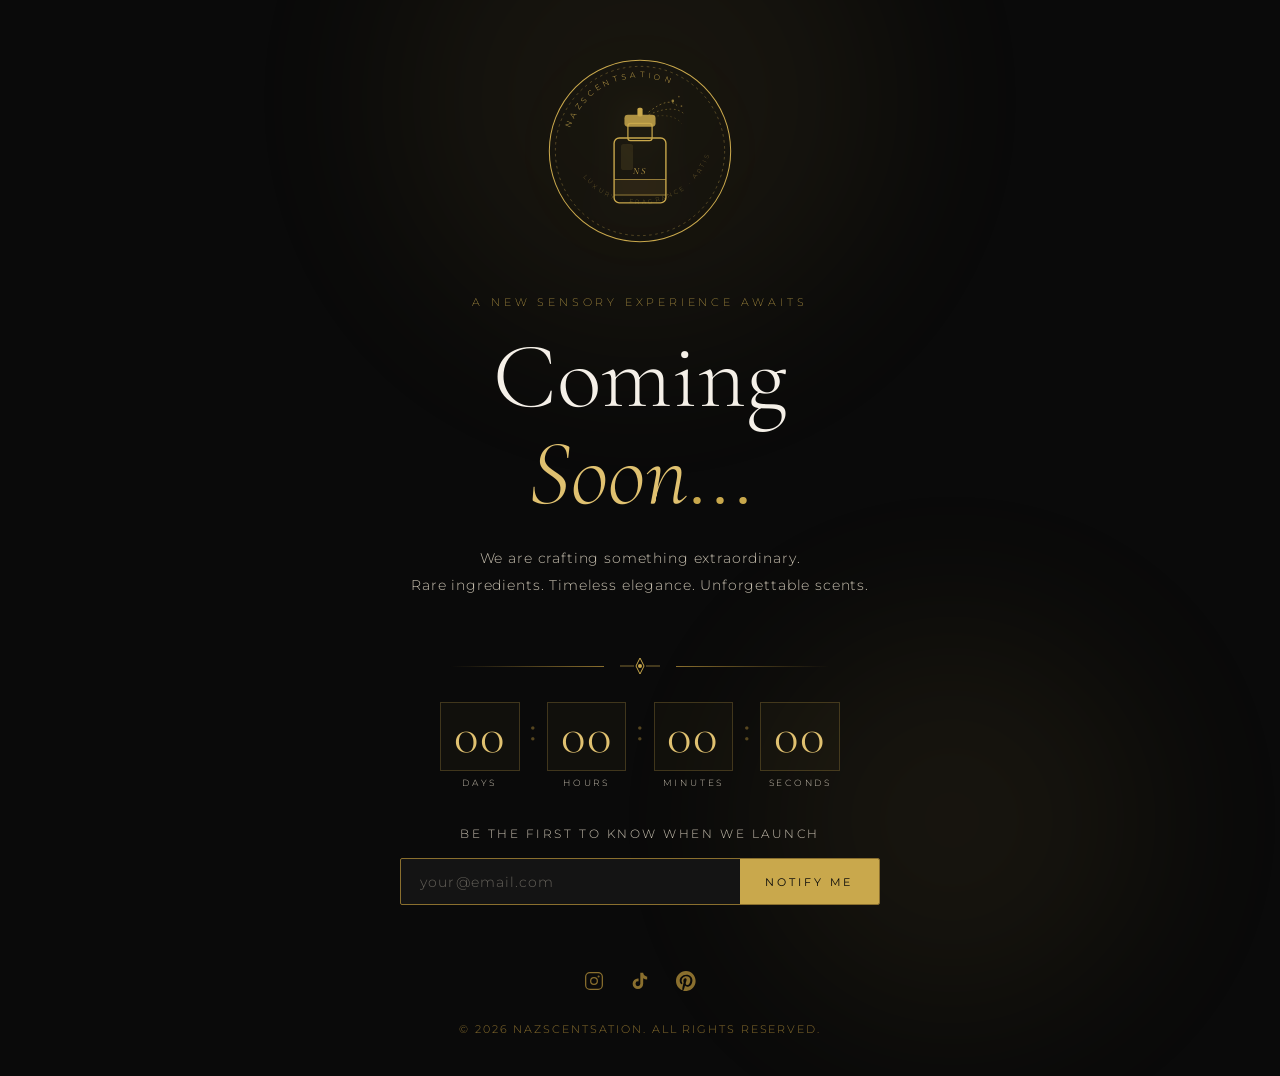
==== frontend/index.html @ 9e810699 "initial commit, coming soon setup" ====
<!DOCTYPE html>
<html lang="en">
<head>
  <meta charset="UTF-8" />
  <meta name="viewport" content="width=device-width, initial-scale=1.0" />
  <title>NazScentsation — Coming Soon</title>
  <link rel="stylesheet" href="assets/css/style.css" />
  <link rel="preconnect" href="https://fonts.googleapis.com" />
  <link href="https://fonts.googleapis.com/css2?family=Cormorant+Garamond:ital,wght@0,300;0,400;0,600;1,300;1,400&family=Montserrat:wght@200;300;400&display=swap" rel="stylesheet" />
</head>
<body>

  <div class="particles" id="particles"></div>
  <div class="glow glow--top"></div>
  <div class="glow glow--bottom"></div>

  <main class="container">

    <header class="logo-wrap">
      <svg class="logo-svg" viewBox="0 0 220 220" xmlns="http://www.w3.org/2000/svg" aria-label="NazScentsation logo">
        <circle cx="110" cy="110" r="105" fill="none" stroke="#C9A84C" stroke-width="1.2"/>
        <circle cx="110" cy="110" r="98"  fill="none" stroke="#C9A84C" stroke-width="0.4" stroke-dasharray="3 4"/>
        <rect x="80" y="95" width="60" height="75" rx="6" ry="6" fill="none" stroke="#C9A84C" stroke-width="1.6"/>
        <rect x="88" y="102" width="14" height="30" rx="3" fill="#C9A84C" opacity="0.12"/>
        <rect x="96" y="78" width="28" height="20" rx="3" fill="none" stroke="#C9A84C" stroke-width="1.4"/>
        <rect x="92" y="68" width="36" height="14" rx="4" fill="#C9A84C" opacity="0.85"/>
        <rect x="107" y="60" width="6" height="10" rx="2" fill="#C9A84C"/>
        <path d="M 120 65 Q 145 45 155 60" fill="none" stroke="#C9A84C" stroke-width="0.9" stroke-dasharray="2 3" opacity="0.7"/>
        <path d="M 120 68 Q 150 55 162 68" fill="none" stroke="#C9A84C" stroke-width="0.9" stroke-dasharray="2 3" opacity="0.5"/>
        <path d="M 120 71 Q 148 65 158 78" fill="none" stroke="#C9A84C" stroke-width="0.9" stroke-dasharray="2 3" opacity="0.3"/>
        <circle cx="148" cy="52" r="1.5" fill="#C9A84C" opacity="0.7"/>
        <circle cx="158" cy="58" r="1"   fill="#C9A84C" opacity="0.5"/>
        <circle cx="155" cy="47" r="1"   fill="#C9A84C" opacity="0.4"/>
        <rect x="80" y="143" width="60" height="18" fill="#C9A84C" opacity="0.1"/>
        <line x1="80" y1="143" x2="140" y2="143" stroke="#C9A84C" stroke-width="0.8"/>
        <line x1="80" y1="161" x2="140" y2="161" stroke="#C9A84C" stroke-width="0.8"/>
        <text x="110" y="137" text-anchor="middle" font-family="Cormorant Garamond, serif" font-size="11" fill="#C9A84C" font-style="italic" letter-spacing="2">NS</text>
        <path id="topArc" d="M 25,110 A 85,85 0 0,1 195,110" fill="none"/>
        <text font-family="Montserrat, sans-serif" font-size="9" fill="#C9A84C" letter-spacing="4" font-weight="300">
          <textPath href="#topArc" startOffset="10%">NAZSCENTSATION</textPath>
        </text>
        <path id="botArc" d="M 30,115 A 85,85 0 0,0 190,115" fill="none"/>
        <text font-family="Montserrat, sans-serif" font-size="7" fill="#C9A84C" letter-spacing="3" font-weight="200" opacity="0.75">
          <textPath href="#botArc" startOffset="14%">LUXURY · FRAGRANCE · ARTISTRY</textPath>
        </text>
      </svg>
    </header>

    <section class="hero">
      <p class="eyebrow">A new sensory experience awaits</p>
      <h1 class="headline">
        Coming<br />
        <em>Soon</em><span class="dot">.</span><span class="dot">.</span><span class="dot">.</span>
      </h1>
      <p class="subtext">
        We are crafting something extraordinary.<br />
        Rare ingredients. Timeless elegance. Unforgettable scents.
      </p>
    </section>

    <div class="ornament" aria-hidden="true">
      <span class="line"></span>
      <svg viewBox="0 0 40 20" width="40" height="20" xmlns="http://www.w3.org/2000/svg">
        <path d="M20 2 L24 10 L20 18 L16 10 Z" fill="none" stroke="#C9A84C" stroke-width="1"/>
        <circle cx="20" cy="10" r="2" fill="#C9A84C"/>
        <line x1="0" y1="10" x2="14" y2="10" stroke="#C9A84C" stroke-width="0.6"/>
        <line x1="26" y1="10" x2="40" y2="10" stroke="#C9A84C" stroke-width="0.6"/>
      </svg>
      <span class="line"></span>
    </div>

    <section class="countdown" aria-label="Launch countdown">
      <div class="countdown__unit">
        <span class="countdown__num" id="cd-days">00</span>
        <span class="countdown__label">Days</span>
      </div>
      <div class="countdown__sep" aria-hidden="true">:</div>
      <div class="countdown__unit">
        <span class="countdown__num" id="cd-hours">00</span>
        <span class="countdown__label">Hours</span>
      </div>
      <div class="countdown__sep" aria-hidden="true">:</div>
      <div class="countdown__unit">
        <span class="countdown__num" id="cd-mins">00</span>
        <span class="countdown__label">Minutes</span>
      </div>
      <div class="countdown__sep" aria-hidden="true">:</div>
      <div class="countdown__unit">
        <span class="countdown__num" id="cd-secs">00</span>
        <span class="countdown__label">Seconds</span>
      </div>
    </section>

    <section class="notify">
      <p class="notify-label">Be the first to know when we launch</p>
      <form class="notify-form" id="notifyForm" novalidate>
        <input type="email" id="notifyEmail" placeholder="your@email.com" autocomplete="email" aria-label="Email address" required />
        <button type="submit">Notify Me</button>
      </form>
      <p class="notify-feedback" id="notifyFeedback" aria-live="polite"></p>
    </section>

    <nav class="social" aria-label="Social media links">
      <a href="#" aria-label="Instagram" class="social-link">
        <svg viewBox="0 0 24 24" fill="none" stroke="currentColor" stroke-width="1.5" xmlns="http://www.w3.org/2000/svg">
          <rect x="2" y="2" width="20" height="20" rx="5" ry="5"/>
          <circle cx="12" cy="12" r="4"/>
          <circle cx="17.5" cy="6.5" r="0.5" fill="currentColor"/>
        </svg>
      </a>
      <a href="#" aria-label="TikTok" class="social-link">
        <svg viewBox="0 0 24 24" fill="currentColor" xmlns="http://www.w3.org/2000/svg">
          <path d="M19.59 6.69a4.83 4.83 0 0 1-3.77-4.25V2h-3.45v13.67a2.89 2.89 0 0 1-2.88 2.5 2.89 2.89 0 0 1-2.89-2.89 2.89 2.89 0 0 1 2.89-2.89c.28 0 .54.04.79.1V9.01a6.33 6.33 0 0 0-.79-.05 6.34 6.34 0 0 0-6.34 6.34 6.34 6.34 0 0 0 6.34 6.34 6.34 6.34 0 0 0 6.33-6.34V8.69a8.18 8.18 0 0 0 4.78 1.52V6.74a4.85 4.85 0 0 1-1.01-.05z"/>
        </svg>
      </a>
      <a href="#" aria-label="Pinterest" class="social-link">
        <svg viewBox="0 0 24 24" fill="currentColor" xmlns="http://www.w3.org/2000/svg">
          <path d="M12 0C5.37 0 0 5.37 0 12c0 5.08 3.19 9.44 7.72 11.15-.11-.94-.2-2.38.04-3.4.22-.9 1.46-6.2 1.46-6.2s-.37-.75-.37-1.87c0-1.75 1.02-3.06 2.28-3.06 1.07 0 1.59.81 1.59 1.77 0 1.08-.69 2.69-1.04 4.19-.3 1.25.61 2.27 1.83 2.27 2.2 0 3.68-2.83 3.68-6.17 0-2.54-1.7-4.44-4.8-4.44-3.51 0-5.69 2.62-5.69 5.56 0 1.01.29 1.72.75 2.27.21.25.24.35.16.64-.05.21-.18.72-.23.92-.07.29-.3.4-.55.29-1.55-.64-2.27-2.36-2.36-4.3 0-3.2 2.7-7.03 8.04-7.03 4.32 0 7.16 3.14 7.16 6.52 0 4.47-2.47 7.82-6.09 7.82-1.22 0-2.37-.66-2.76-1.4l-.77 2.97c-.28 1.04-1.03 2.35-1.53 3.14.96.28 1.98.43 3.03.43 6.63 0 12-5.37 12-12S18.63 0 12 0z"/>
        </svg>
      </a>
    </nav>

    <p class="copyright">&copy; 2026 NazScentsation. All rights reserved.</p>

  </main>

  <script src="assets/js/main.js"></script>
</body>
</html>
---- frontend/assets/css/style.css ----
/* ==============================================
   NazScentsation — Main Stylesheet
   Theme: Black · Gold · Ivory
   ============================================== */

:root {
  --black:       #0a0a0a;
  --black-soft:  #111111;
  --black-card:  #141414;
  --gold:        #C9A84C;
  --gold-light:  #e0c170;
  --gold-dim:    #8a6f2e;
  --ivory:       #F5F0E8;
  --ivory-dim:   #c8c0b0;

  --font-serif:  'Cormorant Garamond', Georgia, serif;
  --font-sans:   'Montserrat', Arial, sans-serif;

  --transition:  0.3s ease;
  --radius:      2px;
}

/* ---- Reset ---- */
*, *::before, *::after { box-sizing: border-box; margin: 0; padding: 0; }
html  { font-size: 16px; scroll-behavior: smooth; }
body  {
  background-color: var(--black);
  color: var(--ivory);
  font-family: var(--font-sans);
  min-height: 100vh;
  display: flex;
  align-items: center;
  justify-content: center;
  overflow-x: hidden;
  position: relative;
}

/* ---- Ambient glow orbs ---- */
.glow {
  position: fixed;
  border-radius: 50%;
  pointer-events: none;
  z-index: 0;
  filter: blur(90px);
  opacity: 0.07;
}
.glow--top {
  width: 500px; height: 500px;
  background: var(--gold);
  top: -150px; left: 50%;
  transform: translateX(-50%);
}
.glow--bottom {
  width: 400px; height: 400px;
  background: var(--gold);
  bottom: -120px; right: 10%;
}

/* ---- Particles ---- */
.particles {
  position: fixed;
  inset: 0;
  pointer-events: none;
  z-index: 0;
  overflow: hidden;
}
.particle {
  position: absolute;
  border-radius: 50%;
  background: var(--gold);
  opacity: 0;
  animation: floatUp var(--dur, 14s) ease-in infinite;
  animation-delay: var(--delay, 0s);
  width: var(--size, 2px);
  height: var(--size, 2px);
}
@keyframes floatUp {
  0%   { opacity: 0;    transform: translateY(0) scale(0.5); }
  20%  { opacity: 0.35; }
  80%  { opacity: 0.12; }
  100% { opacity: 0;    transform: translateY(-100vh) scale(1.3); }
}

/* ---- Main container ---- */
.container {
  position: relative;
  z-index: 1;
  width: 100%;
  max-width: 700px;
  padding: 3.5rem 2rem 2.5rem;
  display: flex;
  flex-direction: column;
  align-items: center;
  text-align: center;
}

/* ---- Logo ---- */
.logo-wrap { margin-bottom: 2.8rem; animation: fadeDown 1s ease both; }
.logo-svg {
  width: 190px; height: 190px;
  filter: drop-shadow(0 0 20px rgba(201,168,76,0.22));
  transition: filter var(--transition);
}
.logo-svg:hover { filter: drop-shadow(0 0 32px rgba(201,168,76,0.5)); }

/* ---- Hero ---- */
.hero { margin-bottom: 2rem; animation: fadeUp 1s 0.3s ease both; }

.eyebrow {
  font-family: var(--font-sans);
  font-weight: 200;
  font-size: 0.7rem;
  letter-spacing: 0.34em;
  text-transform: uppercase;
  color: var(--gold);
  margin-bottom: 1.2rem;
}

.headline {
  font-family: var(--font-serif);
  font-weight: 300;
  font-size: clamp(3.4rem, 9vw, 5.8rem);
  line-height: 1.05;
  color: var(--ivory);
  margin-bottom: 1.4rem;
}
.headline em { font-style: italic; color: var(--gold-light); }

.dot { color: var(--gold); animation: blink 1.6s infinite; }
.dot:nth-child(2) { animation-delay: 0.3s; }
.dot:nth-child(3) { animation-delay: 0.6s; }
@keyframes blink {
  0%, 100% { opacity: 1; }
  50%       { opacity: 0.15; }
}

.subtext {
  font-weight: 300;
  font-size: 0.88rem;
  line-height: 1.9;
  color: var(--ivory-dim);
  letter-spacing: 0.06em;
}

/* ---- Ornament divider ---- */
.ornament {
  display: flex;
  align-items: center;
  gap: 1rem;
  margin: 1.6rem 0;
  width: 100%;
  max-width: 380px;
  animation: fadeUp 1s 0.5s ease both;
}
.ornament .line { flex: 1; height: 1px; background: linear-gradient(to right, transparent, var(--gold-dim)); }
.ornament .line:last-child { background: linear-gradient(to left, transparent, var(--gold-dim)); }

/* ---- Countdown ---- */
.countdown {
  display: flex;
  align-items: flex-start;
  gap: 0.6rem;
  margin-bottom: 2.4rem;
  animation: fadeUp 1s 0.55s ease both;
}
.countdown__unit {
  display: flex;
  flex-direction: column;
  align-items: center;
  gap: 0.4rem;
  min-width: 68px;
}
.countdown__num {
  font-family: var(--font-serif);
  font-size: clamp(2rem, 6vw, 3.2rem);
  font-weight: 300;
  color: var(--gold-light);
  line-height: 1;
  letter-spacing: 0.04em;
  padding: 0.5rem 0.8rem;
  border: 1px solid rgba(201,168,76,0.25);
  background: rgba(201,168,76,0.04);
  min-width: 68px;
  text-align: center;
}
.countdown__label {
  font-size: 0.58rem;
  letter-spacing: 0.3em;
  text-transform: uppercase;
  color: var(--ivory-dim);
  font-weight: 300;
}
.countdown__sep {
  font-family: var(--font-serif);
  font-size: 2.4rem;
  color: var(--gold-dim);
  line-height: 1;
  padding-top: 0.45rem;
  opacity: 0.6;
}

/* ---- Notify form ---- */
.notify {
  width: 100%;
  max-width: 480px;
  margin-bottom: 2.4rem;
  animation: fadeUp 1s 0.7s ease both;
}
.notify-label {
  font-size: 0.72rem;
  letter-spacing: 0.22em;
  text-transform: uppercase;
  color: var(--ivory-dim);
  margin-bottom: 1.1rem;
  font-weight: 300;
}
.notify-form {
  display: flex;
  border: 1px solid var(--gold-dim);
  border-radius: var(--radius);
  overflow: hidden;
  background: var(--black-card);
  transition: border-color var(--transition), box-shadow var(--transition);
}
.notify-form:focus-within {
  border-color: var(--gold);
  box-shadow: 0 0 22px rgba(201,168,76,0.15);
}
.notify-form input {
  flex: 1;
  background: transparent;
  border: none;
  outline: none;
  color: var(--ivory);
  font-family: var(--font-sans);
  font-size: 0.85rem;
  font-weight: 300;
  letter-spacing: 0.08em;
  padding: 0.9rem 1.2rem;
}
.notify-form input::placeholder { color: var(--ivory-dim); opacity: 0.45; }
.notify-form button {
  background: var(--gold);
  color: var(--black);
  border: none;
  outline: none;
  cursor: pointer;
  font-family: var(--font-sans);
  font-size: 0.7rem;
  font-weight: 400;
  letter-spacing: 0.26em;
  text-transform: uppercase;
  padding: 0.9rem 1.6rem;
  transition: background var(--transition);
  white-space: nowrap;
}
.notify-form button:hover  { background: var(--gold-light); }
.notify-form button:disabled { opacity: 0.5; cursor: not-allowed; }

.notify-feedback {
  margin-top: 0.85rem;
  font-size: 0.76rem;
  letter-spacing: 0.12em;
  min-height: 1.1em;
  font-weight: 300;
}
.notify-feedback.success { color: var(--gold); }
.notify-feedback.error   { color: #e07070; }

/* ---- Social links ---- */
.social {
  display: flex;
  gap: 1.6rem;
  margin-bottom: 2rem;
  animation: fadeUp 1s 0.9s ease both;
}
.social-link {
  color: var(--gold-dim);
  transition: color var(--transition), transform var(--transition);
  display: flex;
  align-items: center;
}
.social-link svg { width: 20px; height: 20px; }
.social-link:hover { color: var(--gold-light); transform: translateY(-3px); }

/* ---- Copyright ---- */
.copyright {
  font-size: 0.66rem;
  letter-spacing: 0.18em;
  color: var(--gold-dim);
  text-transform: uppercase;
  font-weight: 300;
  opacity: 0.55;
  animation: fadeUp 1s 1.1s ease both;
}

/* ---- Keyframes ---- */
@keyframes fadeDown {
  from { opacity: 0; transform: translateY(-24px); }
  to   { opacity: 1; transform: translateY(0); }
}
@keyframes fadeUp {
  from { opacity: 0; transform: translateY(22px); }
  to   { opacity: 1; transform: translateY(0); }
}

/* ---- Responsive ---- */
@media (max-width: 520px) {
  .container { padding: 2.5rem 1.2rem 2rem; }
  .logo-svg  { width: 155px; height: 155px; }
  .countdown { gap: 0.3rem; }
  .countdown__unit { min-width: 56px; }
  .countdown__num  { min-width: 56px; font-size: 1.8rem; padding: 0.4rem 0.5rem; }
  .notify-form { flex-direction: column; }
  .notify-form button { padding: 0.85rem; }
}
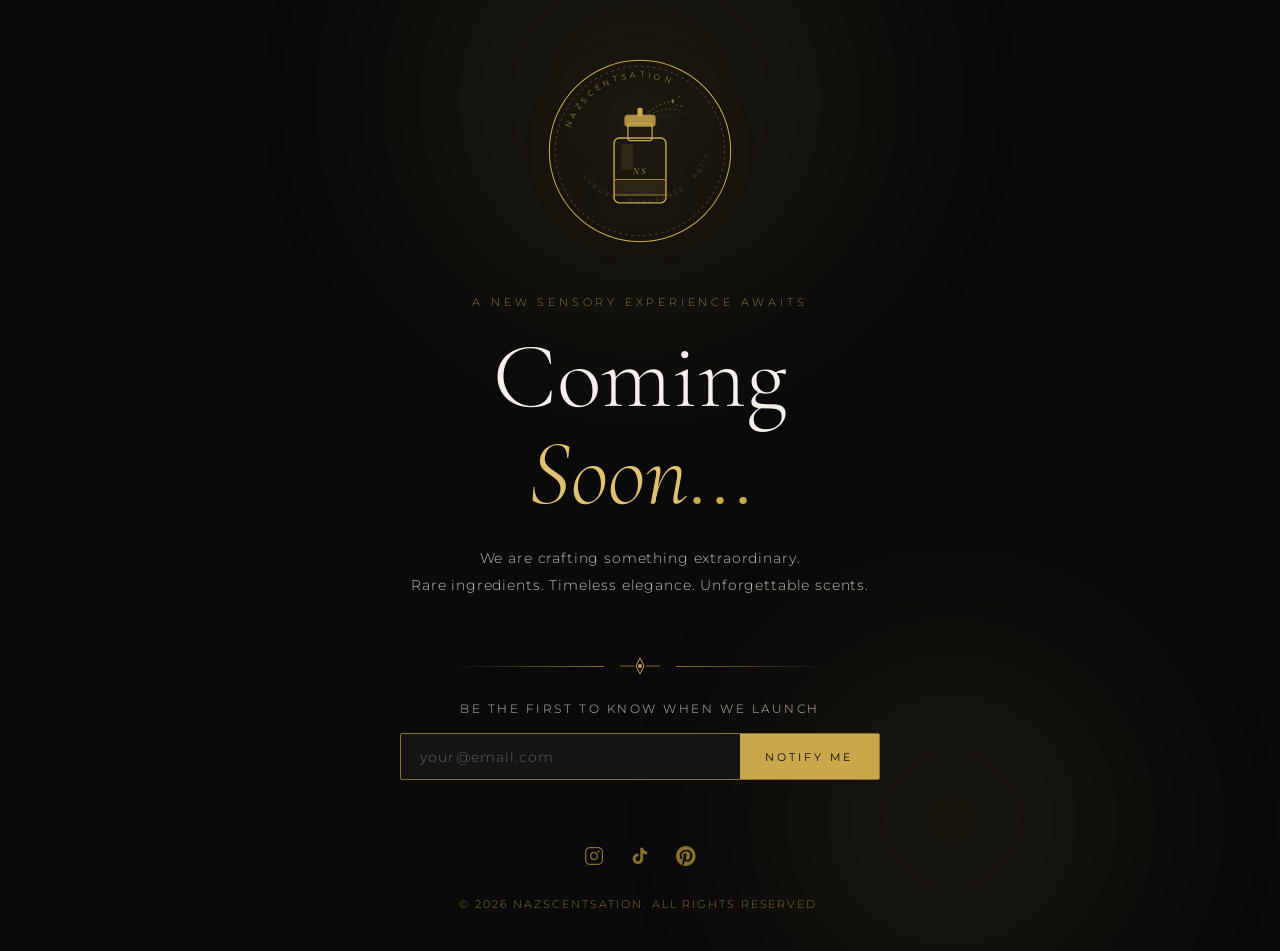
==== commit 40bae473: "removed coming soon countdown, changed favicon" ====
--- a/frontend/index.html
+++ b/frontend/index.html
@@ -4,6 +4,7 @@
   <meta charset="UTF-8" />
   <meta name="viewport" content="width=device-width, initial-scale=1.0" />
   <title>NazScentsation — Coming Soon</title>
+  <link rel="icon" type="image/svg+xml" href="data:image/svg+xml,<svg xmlns='http://www.w3.org/2000/svg' viewBox='0 0 64 64'><rect width='64' height='64' rx='12' fill='%230a0a0a'/><circle cx='32' cy='32' r='30' fill='none' stroke='%23C9A84C' stroke-width='1.5'/><text x='32' y='40' text-anchor='middle' font-family='Georgia,serif' font-size='22' font-style='italic' fill='%23C9A84C' letter-spacing='1'>NS</text></svg>" />
   <link rel="stylesheet" href="assets/css/style.css" />
   <link rel="preconnect" href="https://fonts.googleapis.com" />
   <link href="https://fonts.googleapis.com/css2?family=Cormorant+Garamond:ital,wght@0,300;0,400;0,600;1,300;1,400&family=Montserrat:wght@200;300;400&display=swap" rel="stylesheet" />
@@ -69,29 +70,8 @@
       <span class="line"></span>
     </div>
 
-    <section class="countdown" aria-label="Launch countdown">
-      <div class="countdown__unit">
-        <span class="countdown__num" id="cd-days">00</span>
-        <span class="countdown__label">Days</span>
-      </div>
-      <div class="countdown__sep" aria-hidden="true">:</div>
-      <div class="countdown__unit">
-        <span class="countdown__num" id="cd-hours">00</span>
-        <span class="countdown__label">Hours</span>
-      </div>
-      <div class="countdown__sep" aria-hidden="true">:</div>
-      <div class="countdown__unit">
-        <span class="countdown__num" id="cd-mins">00</span>
-        <span class="countdown__label">Minutes</span>
-      </div>
-      <div class="countdown__sep" aria-hidden="true">:</div>
-      <div class="countdown__unit">
-        <span class="countdown__num" id="cd-secs">00</span>
-        <span class="countdown__label">Seconds</span>
-      </div>
-    </section>
 
-    <section class="notify">
+<section class="notify">
       <p class="notify-label">Be the first to know when we launch</p>
       <form class="notify-form" id="notifyForm" novalidate>
         <input type="email" id="notifyEmail" placeholder="your@email.com" autocomplete="email" aria-label="Email address" required />
--- a/frontend/assets/css/style.css
+++ b/frontend/assets/css/style.css
@@ -155,49 +155,6 @@
 .ornament .line { flex: 1; height: 1px; background: linear-gradient(to right, transparent, var(--gold-dim)); }
 .ornament .line:last-child { background: linear-gradient(to left, transparent, var(--gold-dim)); }
 
-/* ---- Countdown ---- */
-.countdown {
-  display: flex;
-  align-items: flex-start;
-  gap: 0.6rem;
-  margin-bottom: 2.4rem;
-  animation: fadeUp 1s 0.55s ease both;
-}
-.countdown__unit {
-  display: flex;
-  flex-direction: column;
-  align-items: center;
-  gap: 0.4rem;
-  min-width: 68px;
-}
-.countdown__num {
-  font-family: var(--font-serif);
-  font-size: clamp(2rem, 6vw, 3.2rem);
-  font-weight: 300;
-  color: var(--gold-light);
-  line-height: 1;
-  letter-spacing: 0.04em;
-  padding: 0.5rem 0.8rem;
-  border: 1px solid rgba(201,168,76,0.25);
-  background: rgba(201,168,76,0.04);
-  min-width: 68px;
-  text-align: center;
-}
-.countdown__label {
-  font-size: 0.58rem;
-  letter-spacing: 0.3em;
-  text-transform: uppercase;
-  color: var(--ivory-dim);
-  font-weight: 300;
-}
-.countdown__sep {
-  font-family: var(--font-serif);
-  font-size: 2.4rem;
-  color: var(--gold-dim);
-  line-height: 1;
-  padding-top: 0.45rem;
-  opacity: 0.6;
-}
 
 /* ---- Notify form ---- */
 .notify {
@@ -308,9 +265,6 @@
 @media (max-width: 520px) {
   .container { padding: 2.5rem 1.2rem 2rem; }
   .logo-svg  { width: 155px; height: 155px; }
-  .countdown { gap: 0.3rem; }
-  .countdown__unit { min-width: 56px; }
-  .countdown__num  { min-width: 56px; font-size: 1.8rem; padding: 0.4rem 0.5rem; }
   .notify-form { flex-direction: column; }
   .notify-form button { padding: 0.85rem; }
 }
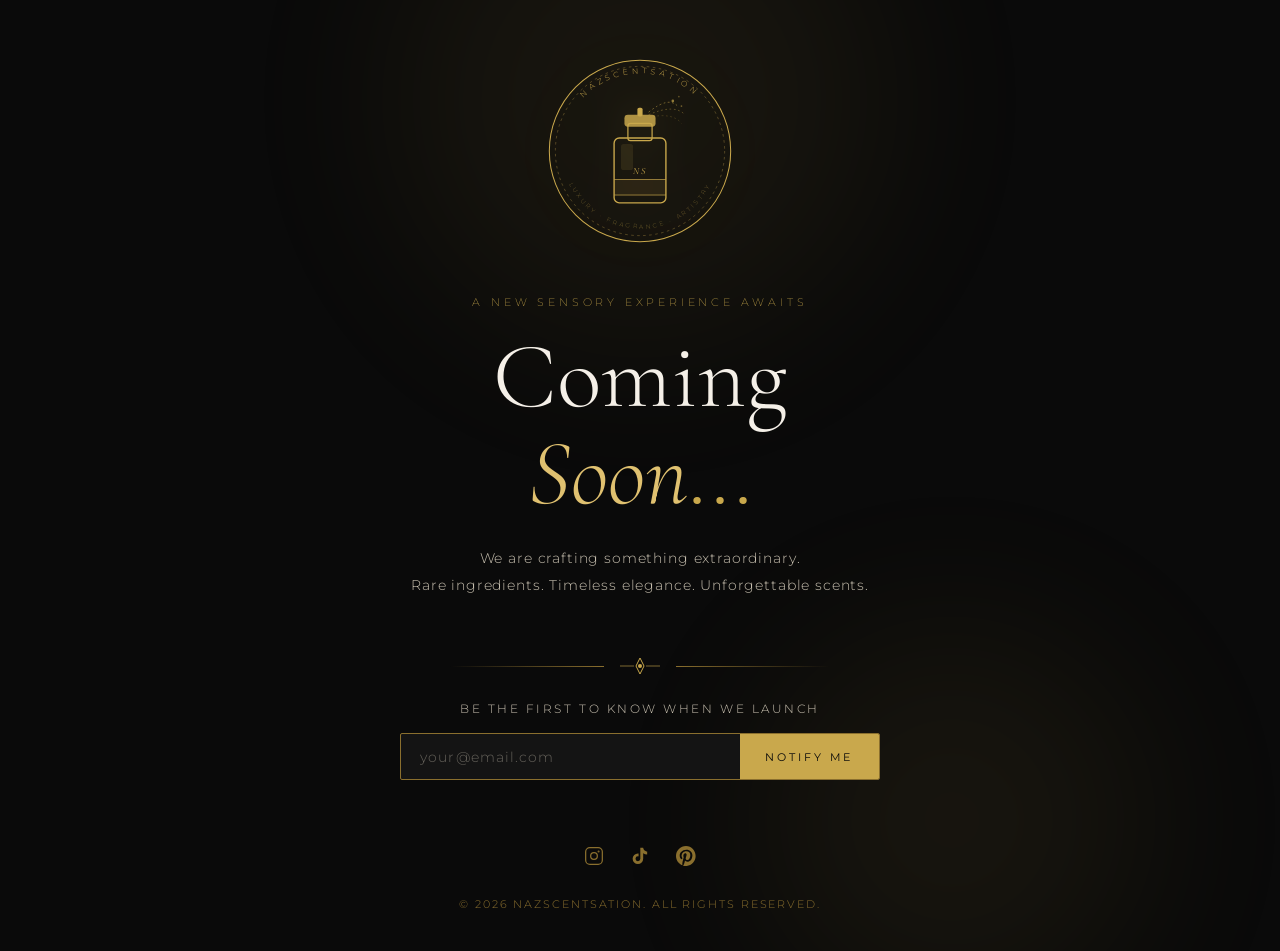
==== commit 59b05ace: "logo adjust" ====
--- a/frontend/index.html
+++ b/frontend/index.html
@@ -36,13 +36,13 @@
         <line x1="80" y1="143" x2="140" y2="143" stroke="#C9A84C" stroke-width="0.8"/>
         <line x1="80" y1="161" x2="140" y2="161" stroke="#C9A84C" stroke-width="0.8"/>
         <text x="110" y="137" text-anchor="middle" font-family="Cormorant Garamond, serif" font-size="11" fill="#C9A84C" font-style="italic" letter-spacing="2">NS</text>
-        <path id="topArc" d="M 25,110 A 85,85 0 0,1 195,110" fill="none"/>
-        <text font-family="Montserrat, sans-serif" font-size="9" fill="#C9A84C" letter-spacing="4" font-weight="300">
-          <textPath href="#topArc" startOffset="10%">NAZSCENTSATION</textPath>
+        <path id="topArc" d="M 20,110 A 90,90 0 0,1 200,110" fill="none"/>
+        <text text-anchor="middle" font-family="Montserrat, sans-serif" font-size="9" fill="#C9A84C" letter-spacing="4" font-weight="300">
+          <textPath href="#topArc" startOffset="50%">NAZSCENTSATION</textPath>
         </text>
-        <path id="botArc" d="M 30,115 A 85,85 0 0,0 190,115" fill="none"/>
-        <text font-family="Montserrat, sans-serif" font-size="7" fill="#C9A84C" letter-spacing="3" font-weight="200" opacity="0.75">
-          <textPath href="#botArc" startOffset="14%">LUXURY · FRAGRANCE · ARTISTRY</textPath>
+        <path id="botArc" d="M 20,110 A 90,90 0 0,0 200,110" fill="none"/>
+        <text text-anchor="middle" font-family="Montserrat, sans-serif" font-size="7" fill="#C9A84C" letter-spacing="3" font-weight="200" opacity="0.75">
+          <textPath href="#botArc" startOffset="50%">LUXURY · FRAGRANCE · ARTISTRY</textPath>
         </text>
       </svg>
     </header>
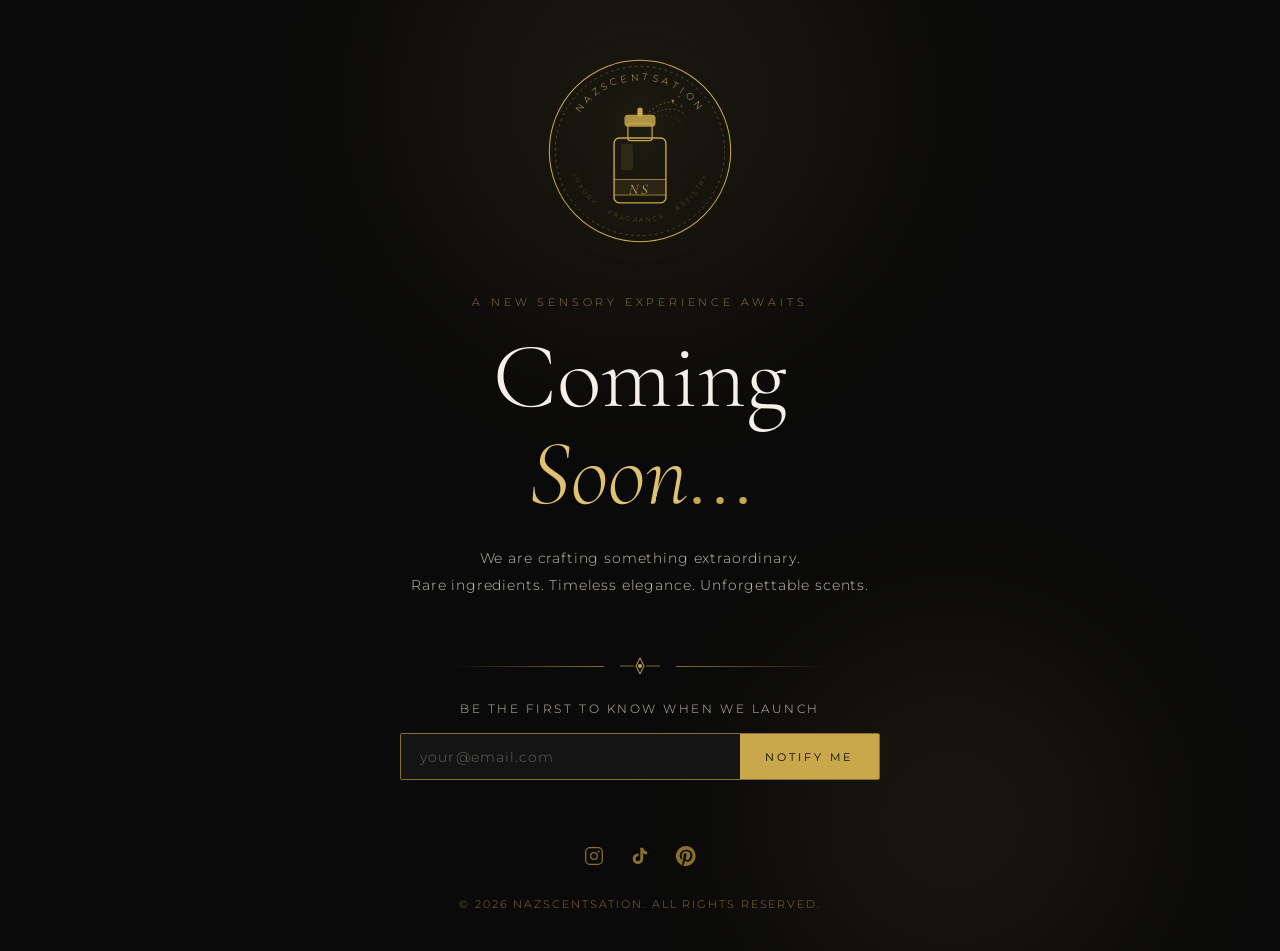
==== commit 751a9811: "logo adjust" ====
--- a/frontend/index.html
+++ b/frontend/index.html
@@ -35,12 +35,12 @@
         <rect x="80" y="143" width="60" height="18" fill="#C9A84C" opacity="0.1"/>
         <line x1="80" y1="143" x2="140" y2="143" stroke="#C9A84C" stroke-width="0.8"/>
         <line x1="80" y1="161" x2="140" y2="161" stroke="#C9A84C" stroke-width="0.8"/>
-        <text x="110" y="137" text-anchor="middle" font-family="Cormorant Garamond, serif" font-size="11" fill="#C9A84C" font-style="italic" letter-spacing="2">NS</text>
-        <path id="topArc" d="M 20,110 A 90,90 0 0,1 200,110" fill="none"/>
-        <text text-anchor="middle" font-family="Montserrat, sans-serif" font-size="9" fill="#C9A84C" letter-spacing="4" font-weight="300">
+        <text x="110" y="156" text-anchor="middle" dominant-baseline="middle" font-family="Cormorant Garamond, serif" font-size="17" fill="#C9A84C" font-style="italic" letter-spacing="3">NS</text>
+        <path id="topArc" d="M 28,110 A 82,82 0 0,1 192,110" fill="none"/>
+        <text text-anchor="middle" font-family="Montserrat, sans-serif" font-size="11" fill="#C9A84C" letter-spacing="4" font-weight="300">
           <textPath href="#topArc" startOffset="50%">NAZSCENTSATION</textPath>
         </text>
-        <path id="botArc" d="M 20,110 A 90,90 0 0,0 200,110" fill="none"/>
+        <path id="botArc" d="M 28,110 A 82,82 0 0,0 192,110" fill="none"/>
         <text text-anchor="middle" font-family="Montserrat, sans-serif" font-size="7" fill="#C9A84C" letter-spacing="3" font-weight="200" opacity="0.75">
           <textPath href="#botArc" startOffset="50%">LUXURY · FRAGRANCE · ARTISTRY</textPath>
         </text>
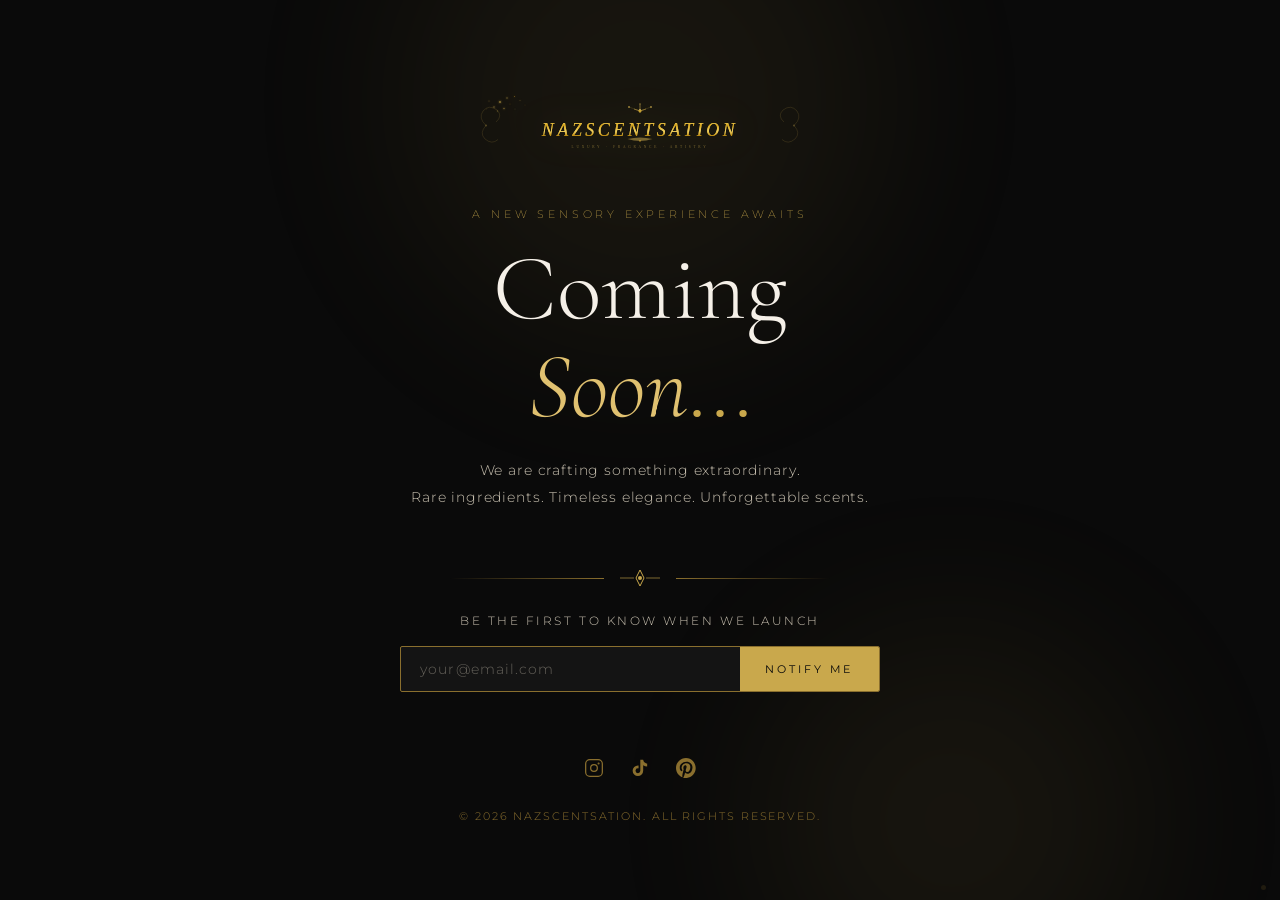
==== commit 41a0bde5: "shop setup" ====
--- a/frontend/index.html
+++ b/frontend/index.html
@@ -1,13 +1,13 @@
 <!DOCTYPE html>
 <html lang="en">
 <head>
-  <meta charset="UTF-8" />
-  <meta name="viewport" content="width=device-width, initial-scale=1.0" />
-  <title>NazScentsation — Coming Soon</title>
-  <link rel="icon" type="image/svg+xml" href="data:image/svg+xml,<svg xmlns='http://www.w3.org/2000/svg' viewBox='0 0 64 64'><rect width='64' height='64' rx='12' fill='%230a0a0a'/><circle cx='32' cy='32' r='30' fill='none' stroke='%23C9A84C' stroke-width='1.5'/><text x='32' y='40' text-anchor='middle' font-family='Georgia,serif' font-size='22' font-style='italic' fill='%23C9A84C' letter-spacing='1'>NS</text></svg>" />
-  <link rel="stylesheet" href="assets/css/style.css" />
-  <link rel="preconnect" href="https://fonts.googleapis.com" />
-  <link href="https://fonts.googleapis.com/css2?family=Cormorant+Garamond:ital,wght@0,300;0,400;0,600;1,300;1,400&family=Montserrat:wght@200;300;400&display=swap" rel="stylesheet" />
+  <meta charset="UTF-8"/>
+  <meta name="viewport" content="width=device-width, initial-scale=1.0"/>
+  <title>Nazscentsation — Coming Soon</title>
+  <link rel="icon" type="image/svg+xml" href="assets/images/logo.svg"/>
+  <link rel="stylesheet" href="assets/css/style.css"/>
+  <link rel="preconnect" href="https://fonts.googleapis.com"/>
+  <link href="https://fonts.googleapis.com/css2?family=Cormorant+Garamond:ital,wght@0,300;0,400;0,600;1,300;1,400&family=Montserrat:wght@200;300;400&display=swap" rel="stylesheet"/>
 </head>
 <body>
 
@@ -17,44 +17,21 @@
 
   <main class="container">
 
+    <!-- Logo — clickable, links to home -->
     <header class="logo-wrap">
-      <svg class="logo-svg" viewBox="0 0 220 220" xmlns="http://www.w3.org/2000/svg" aria-label="NazScentsation logo">
-        <circle cx="110" cy="110" r="105" fill="none" stroke="#C9A84C" stroke-width="1.2"/>
-        <circle cx="110" cy="110" r="98"  fill="none" stroke="#C9A84C" stroke-width="0.4" stroke-dasharray="3 4"/>
-        <rect x="80" y="95" width="60" height="75" rx="6" ry="6" fill="none" stroke="#C9A84C" stroke-width="1.6"/>
-        <rect x="88" y="102" width="14" height="30" rx="3" fill="#C9A84C" opacity="0.12"/>
-        <rect x="96" y="78" width="28" height="20" rx="3" fill="none" stroke="#C9A84C" stroke-width="1.4"/>
-        <rect x="92" y="68" width="36" height="14" rx="4" fill="#C9A84C" opacity="0.85"/>
-        <rect x="107" y="60" width="6" height="10" rx="2" fill="#C9A84C"/>
-        <path d="M 120 65 Q 145 45 155 60" fill="none" stroke="#C9A84C" stroke-width="0.9" stroke-dasharray="2 3" opacity="0.7"/>
-        <path d="M 120 68 Q 150 55 162 68" fill="none" stroke="#C9A84C" stroke-width="0.9" stroke-dasharray="2 3" opacity="0.5"/>
-        <path d="M 120 71 Q 148 65 158 78" fill="none" stroke="#C9A84C" stroke-width="0.9" stroke-dasharray="2 3" opacity="0.3"/>
-        <circle cx="148" cy="52" r="1.5" fill="#C9A84C" opacity="0.7"/>
-        <circle cx="158" cy="58" r="1"   fill="#C9A84C" opacity="0.5"/>
-        <circle cx="155" cy="47" r="1"   fill="#C9A84C" opacity="0.4"/>
-        <rect x="80" y="143" width="60" height="18" fill="#C9A84C" opacity="0.1"/>
-        <line x1="80" y1="143" x2="140" y2="143" stroke="#C9A84C" stroke-width="0.8"/>
-        <line x1="80" y1="161" x2="140" y2="161" stroke="#C9A84C" stroke-width="0.8"/>
-        <text x="110" y="156" text-anchor="middle" dominant-baseline="middle" font-family="Cormorant Garamond, serif" font-size="17" fill="#C9A84C" font-style="italic" letter-spacing="3">NS</text>
-        <path id="topArc" d="M 28,110 A 82,82 0 0,1 192,110" fill="none"/>
-        <text text-anchor="middle" font-family="Montserrat, sans-serif" font-size="11" fill="#C9A84C" letter-spacing="4" font-weight="300">
-          <textPath href="#topArc" startOffset="50%">NAZSCENTSATION</textPath>
-        </text>
-        <path id="botArc" d="M 28,110 A 82,82 0 0,0 192,110" fill="none"/>
-        <text text-anchor="middle" font-family="Montserrat, sans-serif" font-size="7" fill="#C9A84C" letter-spacing="3" font-weight="200" opacity="0.75">
-          <textPath href="#botArc" startOffset="50%">LUXURY · FRAGRANCE · ARTISTRY</textPath>
-        </text>
-      </svg>
+      <a href="/" aria-label="Nazscentsation home">
+        <img src="assets/images/logo.svg" alt="Nazscentsation" class="logo-img"/>
+      </a>
     </header>
 
     <section class="hero">
       <p class="eyebrow">A new sensory experience awaits</p>
       <h1 class="headline">
-        Coming<br />
+        Coming<br/>
         <em>Soon</em><span class="dot">.</span><span class="dot">.</span><span class="dot">.</span>
       </h1>
       <p class="subtext">
-        We are crafting something extraordinary.<br />
+        We are crafting something extraordinary.<br/>
         Rare ingredients. Timeless elegance. Unforgettable scents.
       </p>
     </section>
@@ -70,11 +47,10 @@
       <span class="line"></span>
     </div>
 
-
-<section class="notify">
+    <section class="notify">
       <p class="notify-label">Be the first to know when we launch</p>
       <form class="notify-form" id="notifyForm" novalidate>
-        <input type="email" id="notifyEmail" placeholder="your@email.com" autocomplete="email" aria-label="Email address" required />
+        <input type="email" id="notifyEmail" placeholder="your@email.com" autocomplete="email" aria-label="Email address" required/>
         <button type="submit">Notify Me</button>
       </form>
       <p class="notify-feedback" id="notifyFeedback" aria-live="polite"></p>
@@ -82,28 +58,108 @@
 
     <nav class="social" aria-label="Social media links">
       <a href="#" aria-label="Instagram" class="social-link">
-        <svg viewBox="0 0 24 24" fill="none" stroke="currentColor" stroke-width="1.5" xmlns="http://www.w3.org/2000/svg">
+        <svg viewBox="0 0 24 24" fill="none" stroke="currentColor" stroke-width="1.5">
           <rect x="2" y="2" width="20" height="20" rx="5" ry="5"/>
           <circle cx="12" cy="12" r="4"/>
           <circle cx="17.5" cy="6.5" r="0.5" fill="currentColor"/>
         </svg>
       </a>
       <a href="#" aria-label="TikTok" class="social-link">
-        <svg viewBox="0 0 24 24" fill="currentColor" xmlns="http://www.w3.org/2000/svg">
+        <svg viewBox="0 0 24 24" fill="currentColor">
           <path d="M19.59 6.69a4.83 4.83 0 0 1-3.77-4.25V2h-3.45v13.67a2.89 2.89 0 0 1-2.88 2.5 2.89 2.89 0 0 1-2.89-2.89 2.89 2.89 0 0 1 2.89-2.89c.28 0 .54.04.79.1V9.01a6.33 6.33 0 0 0-.79-.05 6.34 6.34 0 0 0-6.34 6.34 6.34 6.34 0 0 0 6.34 6.34 6.34 6.34 0 0 0 6.33-6.34V8.69a8.18 8.18 0 0 0 4.78 1.52V6.74a4.85 4.85 0 0 1-1.01-.05z"/>
         </svg>
       </a>
       <a href="#" aria-label="Pinterest" class="social-link">
-        <svg viewBox="0 0 24 24" fill="currentColor" xmlns="http://www.w3.org/2000/svg">
-          <path d="M12 0C5.37 0 0 5.37 0 12c0 5.08 3.19 9.44 7.72 11.15-.11-.94-.2-2.38.04-3.4.22-.9 1.46-6.2 1.46-6.2s-.37-.75-.37-1.87c0-1.75 1.02-3.06 2.28-3.06 1.07 0 1.59.81 1.59 1.77 0 1.08-.69 2.69-1.04 4.19-.3 1.25.61 2.27 1.83 2.27 2.2 0 3.68-2.83 3.68-6.17 0-2.54-1.7-4.44-4.8-4.44-3.51 0-5.69 2.62-5.69 5.56 0 1.01.29 1.72.75 2.27.21.25.24.35.16.64-.05.21-.18.72-.23.92-.07.29-.3.4-.55.29-1.55-.64-2.27-2.36-2.36-4.3 0-3.2 2.7-7.03 8.04-7.03 4.32 0 7.16 3.14 7.16 6.52 0 4.47-2.47 7.82-6.09 7.82-1.22 0-2.37-.66-2.76-1.4l-.77 2.97c-.28 1.04-1.03 2.35-1.53 3.14.96.28 1.98.43 3.03.43 6.63 0 12-5.37 12-12S18.63 0 12 0z"/>
+        <svg viewBox="0 0 24 24" fill="currentColor">
+          <path d="M12 0C5.37 0 0 5.37 0 12c0 5.08 3.19 9.44 7.72 11.15-.11-.94-.2-2.38.04-3.4.22-.9 1.46-6.2 1.46-6.2s-.37-.75-.37-1.87c0-1.75 1.02-3.06 2.28-3.06 1.07 0 1.59.81 1.59 1.77 0 1.08-.69 2.69-1.04 4.19-.3 1.25.61 2.27 1.83 2.27 2.2 0 3.68-2.83 3.68-6.17 0-2.54-1.7-4.44-4.8-4.44-3.51 0-5.69 2.62-5.69 5.56 0 1.01.29 1.72.75 2.27.21.25.24.35.16.64-.05.21-.18.72-.23.92-.07.29-.3.4-.55.29-1.55-.64-2.27-2.36-2.27-4.3 0-3.2 2.7-7.03 8.04-7.03 4.32 0 7.16 3.14 7.16 6.52 0 4.47-2.47 7.82-6.09 7.82-1.22 0-2.37-.66-2.76-1.4l-.77 2.97c-.28 1.04-1.03 2.35-1.53 3.14.96.28 1.98.43 3.03.43 6.63 0 12-5.37 12-12S18.63 0 12 0z"/>
         </svg>
       </a>
     </nav>
 
-    <p class="copyright">&copy; 2026 NazScentsation. All rights reserved.</p>
+    <p class="copyright">&copy; 2026 Nazscentsation. All rights reserved.</p>
+
+    <!-- Subtle staff entry — appears as a decorative dot, no obvious label -->
+    <span class="ns-dot" id="nsEntry" title="" aria-hidden="true"></span>
 
   </main>
 
+  <!-- Auth modal (hidden by default) -->
+  <div class="ns-modal-backdrop" id="modalBackdrop" hidden>
+    <div class="ns-modal" role="dialog" aria-modal="true" aria-label="Sign in">
+      <button class="ns-modal-close" id="modalClose" aria-label="Close">&times;</button>
+
+      <!-- Login panel -->
+      <div id="panelLogin">
+        <p class="ns-modal-title">Welcome Back</p>
+        <form id="loginForm" novalidate>
+          <div class="ns-field">
+            <label for="loginEmail">Email</label>
+            <input type="email" id="loginEmail" autocomplete="email" required/>
+          </div>
+          <div class="ns-field">
+            <label for="loginPass">Password</label>
+            <input type="password" id="loginPass" autocomplete="current-password" required/>
+          </div>
+          <p class="ns-modal-feedback" id="loginFeedback" aria-live="polite"></p>
+          <button type="submit" class="ns-btn-gold" id="loginBtn">Sign In</button>
+        </form>
+        <div class="ns-modal-links">
+          <a href="#" id="toForgot">Forgot password?</a>
+          <a href="#" id="toRegister">Create account</a>
+        </div>
+      </div>
+
+      <!-- Register panel -->
+      <div id="panelRegister" hidden>
+        <p class="ns-modal-title">Create Account</p>
+        <form id="registerForm" novalidate>
+          <div class="ns-field-row">
+            <div class="ns-field">
+              <label for="regFirst">First Name</label>
+              <input type="text" id="regFirst" autocomplete="given-name" required/>
+            </div>
+            <div class="ns-field">
+              <label for="regLast">Last Name</label>
+              <input type="text" id="regLast" autocomplete="family-name" required/>
+            </div>
+          </div>
+          <div class="ns-field">
+            <label for="regEmail">Email</label>
+            <input type="email" id="regEmail" autocomplete="email" required/>
+          </div>
+          <div class="ns-field">
+            <label for="regPass">Password <span class="ns-hint">(min. 8 characters)</span></label>
+            <input type="password" id="regPass" autocomplete="new-password" required/>
+          </div>
+          <p class="ns-modal-feedback" id="registerFeedback" aria-live="polite"></p>
+          <button type="submit" class="ns-btn-gold" id="registerBtn">Create Account</button>
+        </form>
+        <div class="ns-modal-links">
+          <a href="#" id="toLogin">Already have an account?</a>
+        </div>
+      </div>
+
+      <!-- Forgot password panel -->
+      <div id="panelForgot" hidden>
+        <p class="ns-modal-title">Reset Password</p>
+        <form id="forgotForm" novalidate>
+          <div class="ns-field">
+            <label for="forgotEmail">Email address</label>
+            <input type="email" id="forgotEmail" autocomplete="email" required/>
+          </div>
+          <p class="ns-modal-feedback" id="forgotFeedback" aria-live="polite"></p>
+          <button type="submit" class="ns-btn-gold" id="forgotBtn">Send Reset Link</button>
+        </form>
+        <div class="ns-modal-links">
+          <a href="#" id="forgotToLogin">Back to sign in</a>
+        </div>
+      </div>
+
+    </div>
+  </div>
+
   <script src="assets/js/main.js"></script>
+  <script src="assets/js/app.js"></script>
+  <script src="assets/js/index.js"></script>
 </body>
 </html>
--- a/frontend/assets/css/style.css
+++ b/frontend/assets/css/style.css
@@ -261,10 +261,202 @@
   to   { opacity: 1; transform: translateY(0); }
 }
 
+/* ---- Logo image ---- */
+.logo-img {
+  width: 340px;
+  max-width: 90vw;
+  height: auto;
+  filter: drop-shadow(0 0 18px rgba(201,168,76,0.22));
+  transition: filter var(--transition);
+}
+.logo-img:hover { filter: drop-shadow(0 0 32px rgba(201,168,76,0.5)); }
+
+/* ---- Hidden entry dot ---- */
+.ns-dot {
+  position: fixed;
+  bottom: 10px;
+  right: 14px;
+  width: 5px;
+  height: 5px;
+  border-radius: 50%;
+  background: var(--gold-dim);
+  opacity: 0.18;
+  cursor: default;
+  user-select: none;
+  transition: opacity 0.3s;
+}
+.ns-dot:hover { opacity: 0.32; }
+
+/* ---- Auth modal ---- */
+.ns-modal-backdrop {
+  position: fixed;
+  inset: 0;
+  background: rgba(0,0,0,0.72);
+  display: flex;
+  align-items: center;
+  justify-content: center;
+  z-index: 9000;
+  padding: 1rem;
+  backdrop-filter: blur(4px);
+}
+.ns-modal-backdrop[hidden] { display: none; }
+
+.ns-modal {
+  position: relative;
+  background: #141414;
+  border: 1px solid var(--gold-dim);
+  border-radius: 2px;
+  padding: 2.4rem 2.2rem 2rem;
+  width: 100%;
+  max-width: 420px;
+  box-shadow: 0 24px 60px rgba(0,0,0,0.6), 0 0 0 1px rgba(201,168,76,0.08);
+  animation: fadeUp 0.25s ease both;
+}
+
+.ns-modal-close {
+  position: absolute;
+  top: 0.9rem; right: 1rem;
+  background: none;
+  border: none;
+  color: var(--gold-dim);
+  font-size: 1.4rem;
+  cursor: pointer;
+  line-height: 1;
+  padding: 0.2rem 0.4rem;
+  transition: color var(--transition);
+}
+.ns-modal-close:hover { color: var(--gold-light); }
+
+.ns-modal-title {
+  font-family: var(--font-serif);
+  font-size: 1.5rem;
+  font-weight: 300;
+  font-style: italic;
+  color: var(--gold-light);
+  margin-bottom: 1.6rem;
+  letter-spacing: 0.04em;
+}
+
+.ns-field {
+  margin-bottom: 1.1rem;
+  display: flex;
+  flex-direction: column;
+  gap: 0.35rem;
+}
+.ns-field label {
+  font-size: 0.7rem;
+  letter-spacing: 0.18em;
+  text-transform: uppercase;
+  color: var(--ivory-dim);
+  font-weight: 300;
+}
+.ns-hint {
+  font-size: 0.65rem;
+  letter-spacing: 0.1em;
+  color: var(--gold-dim);
+  text-transform: none;
+  font-style: italic;
+}
+.ns-field input {
+  background: #0f0f0f;
+  border: 1px solid var(--gold-dim);
+  border-radius: 2px;
+  color: var(--ivory);
+  font-family: var(--font-sans);
+  font-size: 0.85rem;
+  font-weight: 300;
+  letter-spacing: 0.05em;
+  padding: 0.75rem 1rem;
+  outline: none;
+  transition: border-color var(--transition), box-shadow var(--transition);
+}
+.ns-field input:focus {
+  border-color: var(--gold);
+  box-shadow: 0 0 14px rgba(201,168,76,0.12);
+}
+
+.ns-field-row {
+  display: grid;
+  grid-template-columns: 1fr 1fr;
+  gap: 0.8rem;
+}
+
+.ns-modal-feedback {
+  font-size: 0.76rem;
+  letter-spacing: 0.06em;
+  min-height: 1.1em;
+  margin-bottom: 0.9rem;
+  line-height: 1.5;
+}
+.ns-modal-feedback.success { color: var(--gold); }
+.ns-modal-feedback.error   { color: #e07070; }
+
+.ns-btn-gold {
+  width: 100%;
+  background: var(--gold);
+  color: var(--black);
+  border: none;
+  outline: none;
+  cursor: pointer;
+  font-family: var(--font-sans);
+  font-size: 0.72rem;
+  font-weight: 400;
+  letter-spacing: 0.26em;
+  text-transform: uppercase;
+  padding: 0.9rem;
+  border-radius: 2px;
+  transition: background var(--transition);
+}
+.ns-btn-gold:hover    { background: var(--gold-light); }
+.ns-btn-gold:disabled { opacity: 0.5; cursor: not-allowed; }
+
+.ns-modal-links {
+  display: flex;
+  justify-content: space-between;
+  margin-top: 1.1rem;
+  gap: 0.5rem;
+}
+.ns-modal-links a {
+  font-size: 0.72rem;
+  letter-spacing: 0.1em;
+  color: var(--gold-dim);
+  text-decoration: none;
+  transition: color var(--transition);
+}
+.ns-modal-links a:hover { color: var(--gold-light); }
+
+/* ---- Toast notification ---- */
+.ns-toast {
+  position: fixed;
+  bottom: 2rem;
+  left: 50%;
+  transform: translateX(-50%) translateY(20px);
+  background: #1e1e1e;
+  border: 1px solid var(--gold-dim);
+  color: var(--ivory);
+  font-family: var(--font-sans);
+  font-size: 0.8rem;
+  font-weight: 300;
+  letter-spacing: 0.06em;
+  padding: 0.85rem 1.6rem;
+  border-radius: 2px;
+  z-index: 9999;
+  opacity: 0;
+  transition: opacity 0.35s, transform 0.35s;
+  pointer-events: none;
+  max-width: 90vw;
+  text-align: center;
+}
+.ns-toast--show { opacity: 1; transform: translateX(-50%) translateY(0); }
+.ns-toast--success { border-color: var(--gold); color: var(--gold); }
+.ns-toast--error   { border-color: #e07070; color: #e07070; }
+
 /* ---- Responsive ---- */
 @media (max-width: 520px) {
   .container { padding: 2.5rem 1.2rem 2rem; }
-  .logo-svg  { width: 155px; height: 155px; }
+  .logo-img  { width: 85vw; }
   .notify-form { flex-direction: column; }
   .notify-form button { padding: 0.85rem; }
-}
+  .ns-field-row { grid-template-columns: 1fr; }
+  .ns-modal { padding: 1.8rem 1.2rem 1.5rem; }
+}
